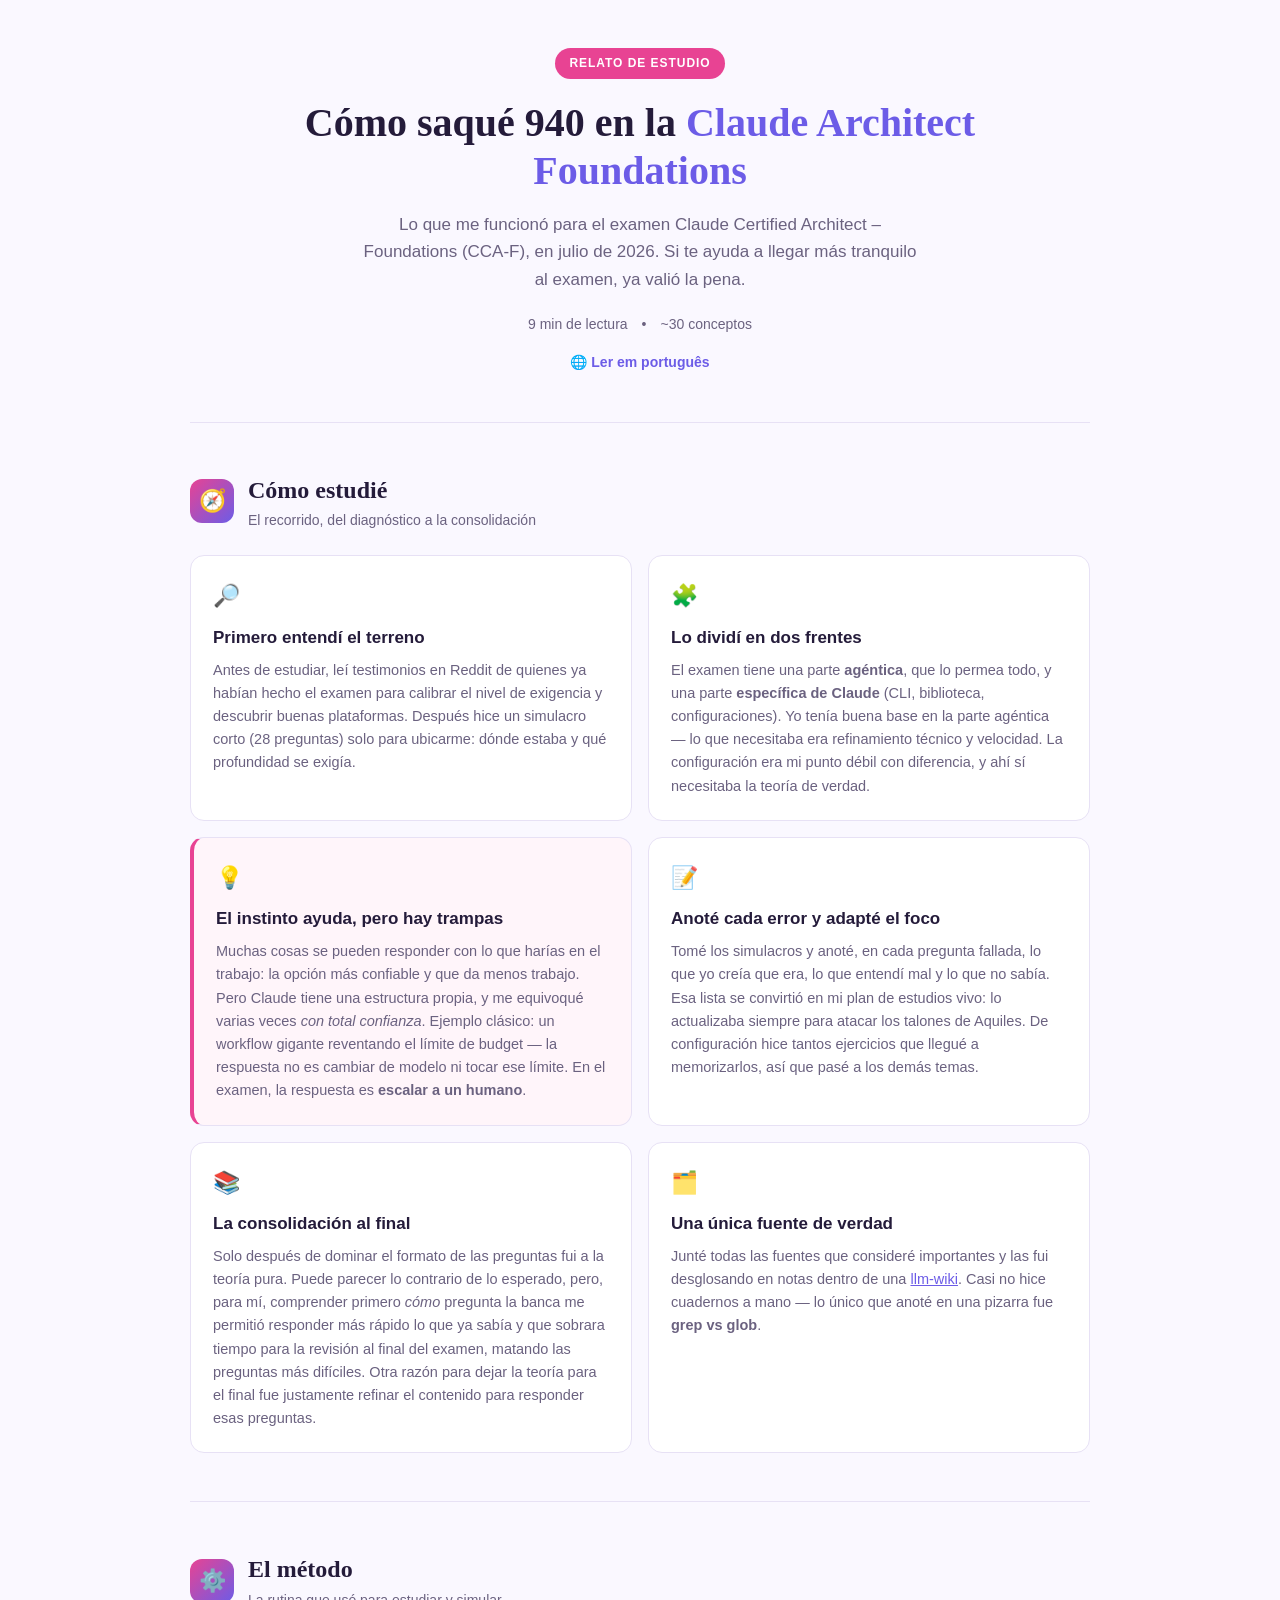
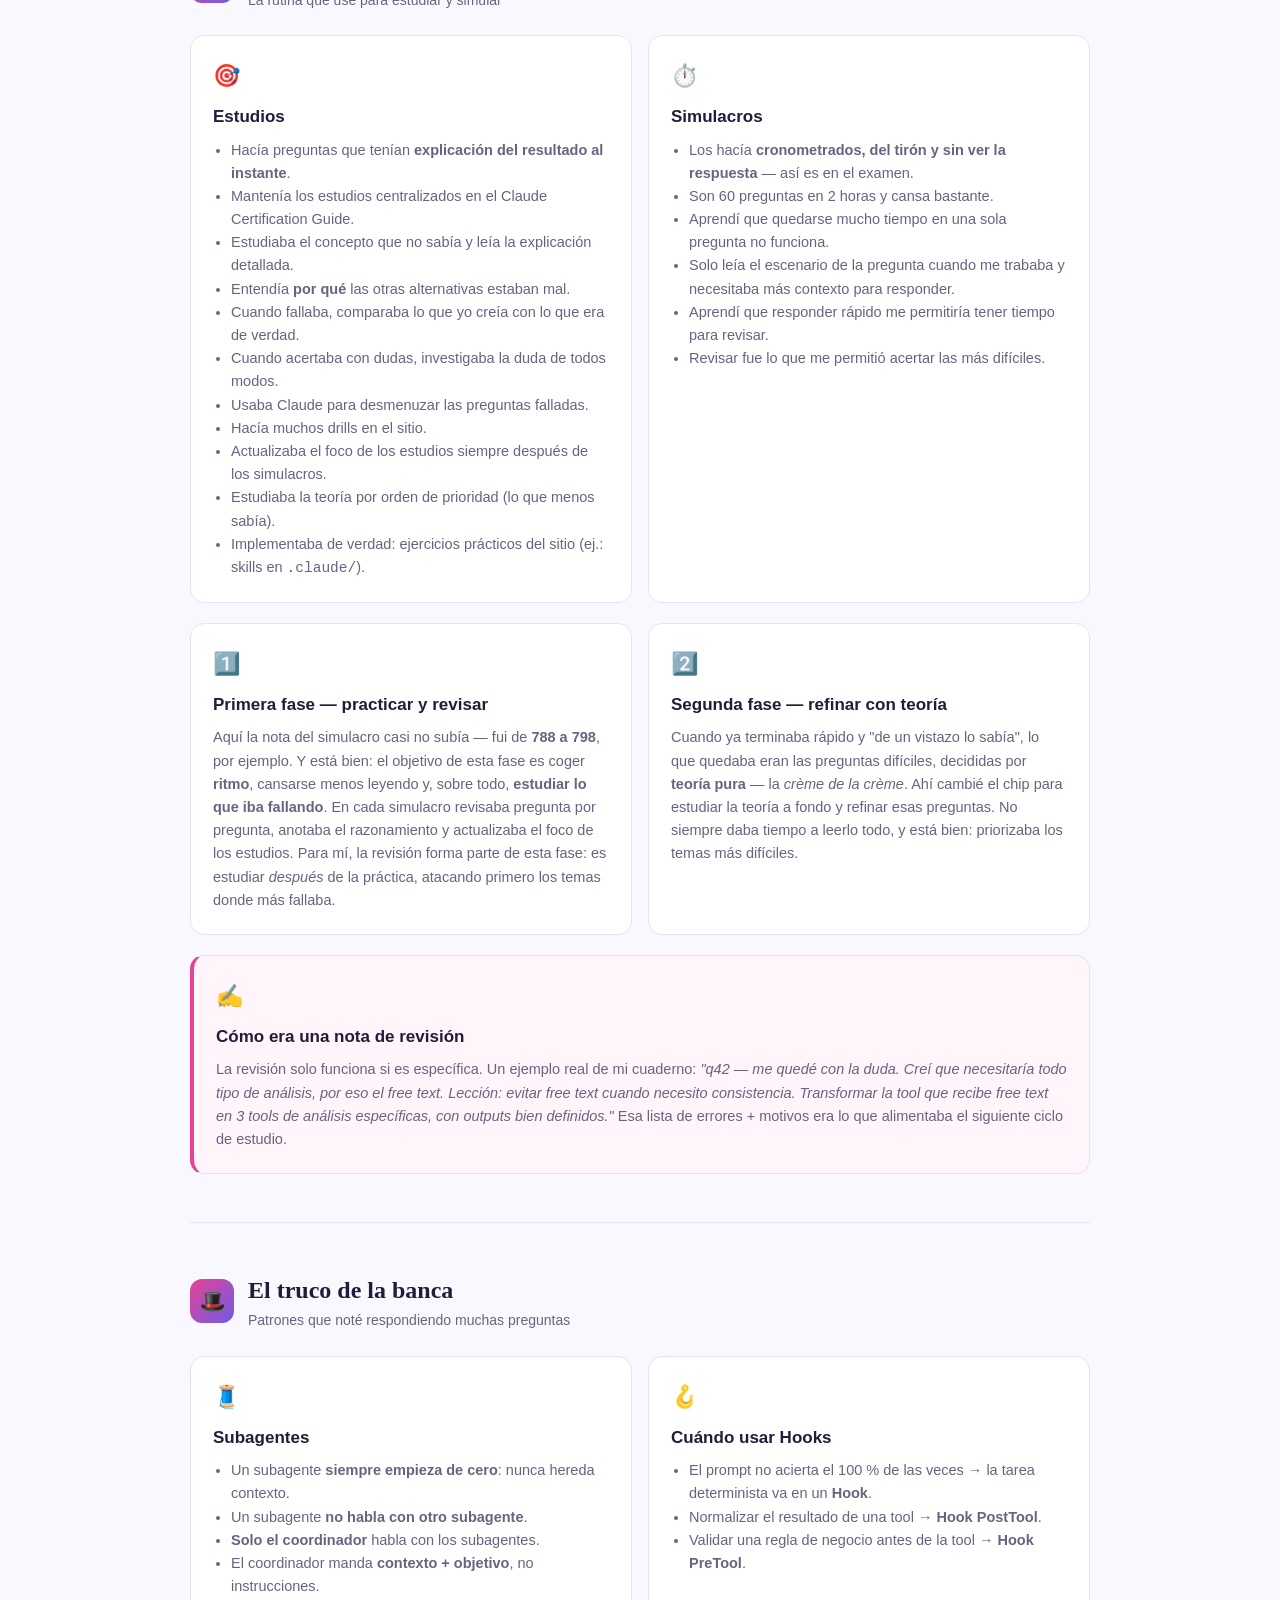
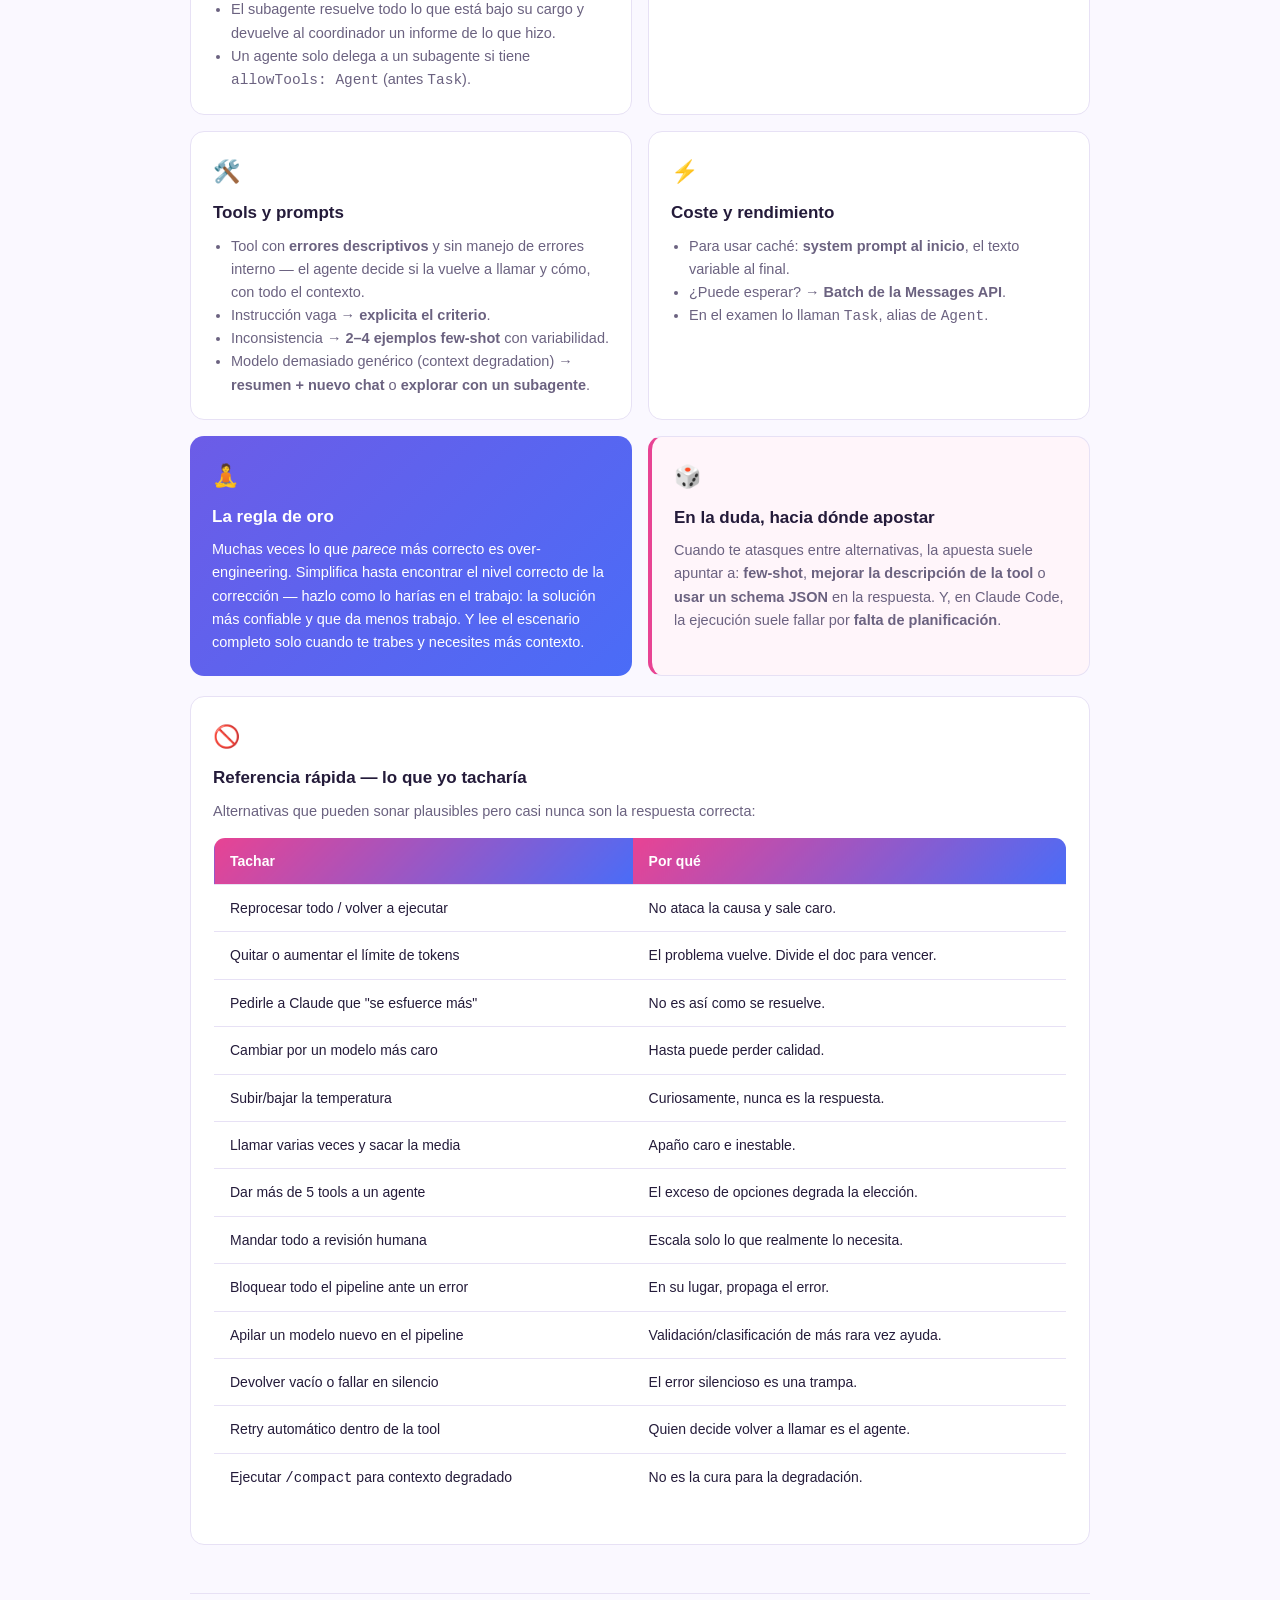
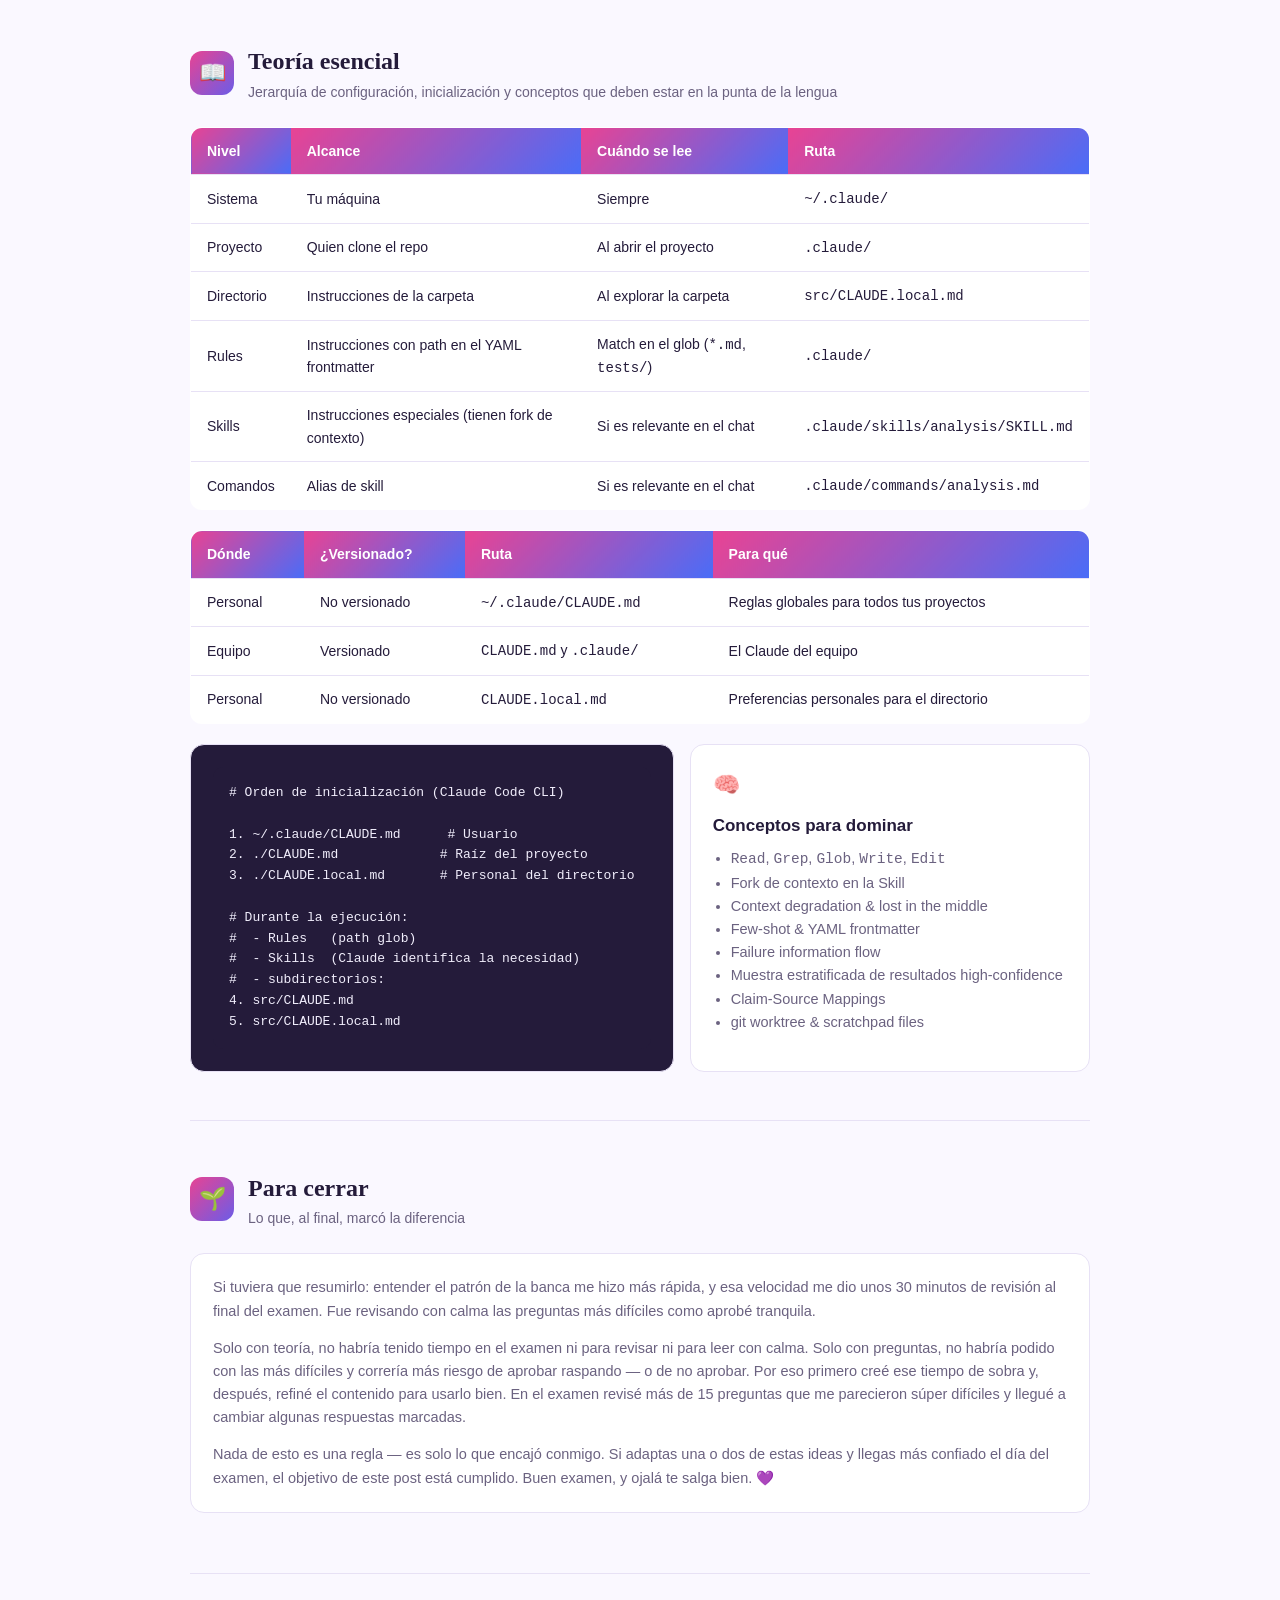
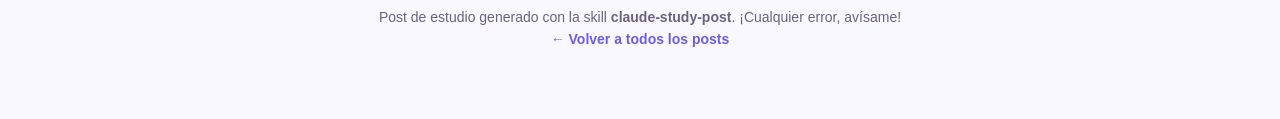
==== docs/posts/2026-07-21-como-passei-architect-foundations-es.html @ 224aa6b9 ":tada: Add Spanish version of Architect Foundations post" ====
<!DOCTYPE html>
<html lang="es">
<head>
  <meta charset="UTF-8">
  <meta name="viewport" content="width=device-width, initial-scale=1.0">
  <title>Cómo saqué 940 en la Claude Architect Foundations — Estudos Claude</title>
  <meta name="description" content="Lo que me funcionó para aprobar la certificación Claude Certified Architect Foundations: método de estudio, trucos de la banca y la teoría que más cae.">
  <link rel="stylesheet" href="../assets/style.css">
</head>
<body>

  <div class="hero">
    <span class="tag">Relato de estudio</span>
    <h1>Cómo saqué 940 en la <span>Claude Architect Foundations</span></h1>
    <p class="subtitle">
      Lo que me funcionó para el examen Claude Certified Architect – Foundations (CCA-F), en
      julio de 2026. Si te ayuda a llegar más tranquilo al examen, ya valió la pena.
    </p>
    <div class="meta-row">
      <span>9 min de lectura</span>
      <span class="dot"></span>
      <span>~30 conceptos</span>
    </div>
    <p class="lang-switch">🌐 <a href="2026-07-21-como-passei-architect-foundations.html">Ler em português</a></p>
  </div>

  <hr class="divider">

  <!-- ================= SECCIÓN 1 — CÓMO ESTUDIÉ ================= -->
  <div class="section-label">
    <div class="icon-box">🧭</div>
    <div>
      <h2>Cómo estudié</h2>
      <div class="subtitle">El recorrido, del diagnóstico a la consolidación</div>
    </div>
  </div>

  <div class="card-grid cols-2">
    <div class="card">
      <span class="icon">🔎</span>
      <h3>Primero entendí el terreno</h3>
      <p>
        Antes de estudiar, leí testimonios en Reddit de quienes ya habían hecho el examen para calibrar el nivel
        de exigencia y descubrir buenas plataformas. Después hice un simulacro corto (28 preguntas) solo para
        ubicarme: dónde estaba y qué profundidad se exigía.
      </p>
    </div>

    <div class="card">
      <span class="icon">🧩</span>
      <h3>Lo dividí en dos frentes</h3>
      <p>
        El examen tiene una parte <strong>agéntica</strong>, que lo permea todo, y una parte
        <strong>específica de Claude</strong> (CLI, biblioteca, configuraciones). Yo tenía buena base
        en la parte agéntica — lo que necesitaba era refinamiento técnico y velocidad. La configuración era mi punto
        débil con diferencia, y ahí sí necesitaba la teoría de verdad.
      </p>
    </div>

    <div class="card callout">
      <span class="icon">💡</span>
      <h3>El instinto ayuda, pero hay trampas</h3>
      <p>
        Muchas cosas se pueden responder con lo que harías en el trabajo: la opción más confiable y
        que da menos trabajo. Pero Claude tiene una estructura propia, y me equivoqué varias veces
        <em>con total confianza</em>. Ejemplo clásico: un workflow gigante reventando el límite de budget — la
        respuesta no es cambiar de modelo ni tocar ese límite. En el examen, la respuesta es
        <strong>escalar a un humano</strong>.
      </p>
    </div>

    <div class="card">
      <span class="icon">📝</span>
      <h3>Anoté cada error y adapté el foco</h3>
      <p>
        Tomé los simulacros y anoté, en cada pregunta fallada, lo que yo creía que era, lo que
        entendí mal y lo que no sabía. Esa lista se convirtió en mi plan de estudios vivo: lo
        actualizaba siempre para atacar los talones de Aquiles. De configuración hice tantos ejercicios que llegué
        a memorizarlos, así que pasé a los demás temas.
      </p>
    </div>

    <div class="card">
      <span class="icon">📚</span>
      <h3>La consolidación al final</h3>
      <p>
        Solo después de dominar el formato de las preguntas fui a la teoría pura. Puede parecer lo
        contrario de lo esperado, pero, para mí, comprender primero <em>cómo</em> pregunta la banca
        me permitió responder más rápido lo que ya sabía y que sobrara tiempo para la revisión al final
        del examen, matando las preguntas más difíciles. Otra razón para dejar la teoría para el final
        fue justamente refinar el contenido para responder esas preguntas.
      </p>
    </div>

    <div class="card">
      <span class="icon">🗂️</span>
      <h3>Una única fuente de verdad</h3>
      <p>
        Junté todas las fuentes que consideré importantes y las fui desglosando en notas dentro de una
        <a href="https://hong-chu.github.io/llm-wiki-starter/">llm-wiki</a>. Casi no hice cuadernos
        a mano — lo único que anoté en una pizarra fue <strong>grep vs glob</strong>.
      </p>
    </div>
  </div>

  <hr class="divider">

  <!-- ================= SECCIÓN 2 — EL MÉTODO ================= -->
  <div class="section-label">
    <div class="icon-box">⚙️</div>
    <div>
      <h2>El método</h2>
      <div class="subtitle">La rutina que usé para estudiar y simular</div>
    </div>
  </div>

  <div class="card-grid cols-2">
    <div class="card">
      <span class="icon">🎯</span>
      <h3>Estudios</h3>
      <ul>
        <li>Hacía preguntas que tenían <strong>explicación del resultado al instante</strong>.</li>
        <li>Mantenía los estudios centralizados en el Claude Certification Guide.</li>
        <li>Estudiaba el concepto que no sabía y leía la explicación detallada.</li>
        <li>Entendía <strong>por qué</strong> las otras alternativas estaban mal.</li>
        <li>Cuando fallaba, comparaba lo que yo creía con lo que era de verdad.</li>
        <li>Cuando acertaba con dudas, investigaba la duda de todos modos.</li>
        <li>Usaba Claude para desmenuzar las preguntas falladas.</li>
        <li>Hacía muchos drills en el sitio.</li>
        <li>Actualizaba el foco de los estudios siempre después de los simulacros.</li>
        <li>Estudiaba la teoría por orden de prioridad (lo que menos sabía).</li>
        <li>Implementaba de verdad: ejercicios prácticos del sitio (ej.: skills en <code>.claude/</code>).</li>
      </ul>
    </div>

    <div class="card">
      <span class="icon">⏱️</span>
      <h3>Simulacros</h3>
      <ul>
        <li>Los hacía <strong>cronometrados, del tirón y sin ver la respuesta</strong> — así es en el examen.</li>
        <li>Son 60 preguntas en 2 horas y cansa bastante.</li>
        <li>Aprendí que quedarse mucho tiempo en una sola pregunta no funciona.</li>
        <li>Solo leía el escenario de la pregunta cuando me trababa y necesitaba más contexto para responder.</li>
        <li>Aprendí que responder rápido me permitiría tener tiempo para revisar.</li>
        <li>Revisar fue lo que me permitió acertar las más difíciles.</li>
      </ul>
    </div>
  </div>

  <div class="card-grid cols-2">
    <div class="card">
      <span class="icon">1️⃣</span>
      <h3>Primera fase — practicar y revisar</h3>
      <p>
        Aquí la nota del simulacro casi no subía — fui de <strong>788 a 798</strong>, por
        ejemplo. Y está bien: el objetivo de esta fase es coger <strong>ritmo</strong>, cansarse menos
        leyendo y, sobre todo, <strong>estudiar lo que iba fallando</strong>. En cada simulacro
        revisaba pregunta por pregunta, anotaba el razonamiento y actualizaba el foco de los estudios. Para mí,
        la revisión forma parte de esta fase: es estudiar <em>después</em> de la práctica, atacando primero los
        temas donde más fallaba.
      </p>
    </div>

    <div class="card">
      <span class="icon">2️⃣</span>
      <h3>Segunda fase — refinar con teoría</h3>
      <p>
        Cuando ya terminaba rápido y "de un vistazo lo sabía", lo que quedaba eran las preguntas
        difíciles, decididas por <strong>teoría pura</strong> — la <em>crème de la crème</em>. Ahí
        cambié el chip para estudiar la teoría a fondo y refinar esas preguntas. No siempre daba tiempo a
        leerlo todo, y está bien: priorizaba los temas más difíciles.
      </p>
    </div>
  </div>

  <div class="card-grid cols-1">
    <div class="card callout">
      <span class="icon">✍️</span>
      <h3>Cómo era una nota de revisión</h3>
      <p>
        La revisión solo funciona si es específica. Un ejemplo real de mi cuaderno:
        <em>"q42 — me quedé con la duda. Creí que necesitaría todo tipo de análisis, por eso el free
        text. Lección: evitar free text cuando necesito consistencia. Transformar la tool que recibe
        free text en 3 tools de análisis específicas, con outputs bien definidos."</em>
        Esa lista de errores + motivos era lo que alimentaba el siguiente ciclo de estudio.
      </p>
    </div>
  </div>

  <hr class="divider">

  <!-- ================= SECCIÓN 3 — TRUCOS DE LA BANCA ================= -->
  <div class="section-label">
    <div class="icon-box">🎩</div>
    <div>
      <h2>El truco de la banca</h2>
      <div class="subtitle">Patrones que noté respondiendo muchas preguntas</div>
    </div>
  </div>

  <div class="card-grid cols-2">
    <div class="card">
      <span class="icon">🧵</span>
      <h3>Subagentes</h3>
      <ul>
        <li>Un subagente <strong>siempre empieza de cero</strong>: nunca hereda contexto.</li>
        <li>Un subagente <strong>no habla con otro subagente</strong>.</li>
        <li><strong>Solo el coordinador</strong> habla con los subagentes.</li>
        <li>El coordinador manda <strong>contexto + objetivo</strong>, no instrucciones.</li>
        <li>El subagente resuelve todo lo que está bajo su cargo y devuelve al coordinador un informe de lo que hizo.</li>
        <li>Un agente solo delega a un subagente si tiene <code>allowTools: Agent</code> (antes <code>Task</code>).</li>
      </ul>
    </div>

    <div class="card">
      <span class="icon">🪝</span>
      <h3>Cuándo usar Hooks</h3>
      <ul>
        <li>El prompt no acierta el 100 % de las veces → la tarea determinista va en un <strong>Hook</strong>.</li>
        <li>Normalizar el resultado de una tool → <strong>Hook PostTool</strong>.</li>
        <li>Validar una regla de negocio antes de la tool → <strong>Hook PreTool</strong>.</li>
      </ul>
    </div>

    <div class="card">
      <span class="icon">🛠️</span>
      <h3>Tools y prompts</h3>
      <ul>
        <li>Tool con <strong>errores descriptivos</strong> y sin manejo de errores interno — el agente
          decide si la vuelve a llamar y cómo, con todo el contexto.</li>
        <li>Instrucción vaga → <strong>explicita el criterio</strong>.</li>
        <li>Inconsistencia → <strong>2–4 ejemplos few-shot</strong> con variabilidad.</li>
        <li>Modelo demasiado genérico (context degradation) → <strong>resumen + nuevo chat</strong> o <strong>explorar con un subagente</strong>.</li>
      </ul>
    </div>

    <div class="card">
      <span class="icon">⚡</span>
      <h3>Coste y rendimiento</h3>
      <ul>
        <li>Para usar caché: <strong>system prompt al inicio</strong>, el texto variable al final.</li>
        <li>¿Puede esperar? → <strong>Batch de la Messages API</strong>.</li>
        <li>En el examen lo llaman <code>Task</code>, alias de <code>Agent</code>.</li>
      </ul>
    </div>

    <div class="card dark-card">
      <span class="icon">🧘</span>
      <h3>La regla de oro</h3>
      <p>
        Muchas veces lo que <em>parece</em> más correcto es over-engineering. Simplifica hasta encontrar el nivel
        correcto de la corrección — hazlo como lo harías en el trabajo: la solución más confiable y que da
        menos trabajo. Y lee el escenario completo solo cuando te trabes y necesites más contexto.
      </p>
    </div>

    <div class="card callout">
      <span class="icon">🎲</span>
      <h3>En la duda, hacia dónde apostar</h3>
      <p>
        Cuando te atasques entre alternativas, la apuesta suele apuntar a: <strong>few-shot</strong>,
        <strong>mejorar la descripción de la tool</strong> o <strong>usar un schema JSON</strong> en
        la respuesta. Y, en Claude Code, la ejecución suele fallar por <strong>falta de
        planificación</strong>.
      </p>
    </div>
  </div>

  <!-- Referencia rápida: lo que casi nunca es la respuesta -->
  <div class="card-grid cols-1">
    <div class="card">
      <span class="icon">🚫</span>
      <h3>Referencia rápida — lo que yo tacharía</h3>
      <p>Alternativas que pueden sonar plausibles pero casi nunca son la respuesta correcta:</p>
      <table class="compare-table" style="margin-top:14px;">
        <thead>
          <tr>
            <th>Tachar</th>
            <th>Por qué</th>
          </tr>
        </thead>
        <tbody>
          <tr><td>Reprocesar todo / volver a ejecutar</td><td>No ataca la causa y sale caro.</td></tr>
          <tr><td>Quitar o aumentar el límite de tokens</td><td>El problema vuelve. Divide el doc para vencer.</td></tr>
          <tr><td>Pedirle a Claude que "se esfuerce más"</td><td>No es así como se resuelve.</td></tr>
          <tr><td>Cambiar por un modelo más caro</td><td>Hasta puede perder calidad.</td></tr>
          <tr><td>Subir/bajar la temperatura</td><td>Curiosamente, nunca es la respuesta.</td></tr>
          <tr><td>Llamar varias veces y sacar la media</td><td>Apaño caro e inestable.</td></tr>
          <tr><td>Dar más de 5 tools a un agente</td><td>El exceso de opciones degrada la elección.</td></tr>
          <tr><td>Mandar todo a revisión humana</td><td>Escala solo lo que realmente lo necesita.</td></tr>
          <tr><td>Bloquear todo el pipeline ante un error</td><td>En su lugar, propaga el error.</td></tr>
          <tr><td>Apilar un modelo nuevo en el pipeline</td><td>Validación/clasificación de más rara vez ayuda.</td></tr>
          <tr><td>Devolver vacío o fallar en silencio</td><td>El error silencioso es una trampa.</td></tr>
          <tr><td>Retry automático dentro de la tool</td><td>Quien decide volver a llamar es el agente.</td></tr>
          <tr><td>Ejecutar <code>/compact</code> para contexto degradado</td><td>No es la cura para la degradación.</td></tr>
        </tbody>
      </table>
    </div>
  </div>

  <hr class="divider">

  <!-- ================= SECCIÓN 4 — TEORÍA ESENCIAL ================= -->
  <div class="section-label">
    <div class="icon-box">📖</div>
    <div>
      <h2>Teoría esencial</h2>
      <div class="subtitle">Jerarquía de configuración, inicialización y conceptos que deben estar en la punta de la lengua</div>
    </div>
  </div>

  <table class="compare-table">
    <thead>
      <tr>
        <th>Nivel</th>
        <th>Alcance</th>
        <th>Cuándo se lee</th>
        <th>Ruta</th>
      </tr>
    </thead>
    <tbody>
      <tr><td>Sistema</td><td>Tu máquina</td><td>Siempre</td><td><code>~/.claude/</code></td></tr>
      <tr><td>Proyecto</td><td>Quien clone el repo</td><td>Al abrir el proyecto</td><td><code>.claude/</code></td></tr>
      <tr><td>Directorio</td><td>Instrucciones de la carpeta</td><td>Al explorar la carpeta</td><td><code>src/CLAUDE.local.md</code></td></tr>
      <tr><td>Rules</td><td>Instrucciones con path en el YAML frontmatter</td><td>Match en el glob (<code>*.md</code>, <code>tests/</code>)</td><td><code>.claude/</code></td></tr>
      <tr><td>Skills</td><td>Instrucciones especiales (tienen fork de contexto)</td><td>Si es relevante en el chat</td><td><code>.claude/skills/analysis/SKILL.md</code></td></tr>
      <tr><td>Comandos</td><td>Alias de skill</td><td>Si es relevante en el chat</td><td><code>.claude/commands/analysis.md</code></td></tr>
    </tbody>
  </table>

  <table class="compare-table">
    <thead>
      <tr>
        <th>Dónde</th>
        <th>¿Versionado?</th>
        <th>Ruta</th>
        <th>Para qué</th>
      </tr>
    </thead>
    <tbody>
      <tr><td>Personal</td><td>No versionado</td><td><code>~/.claude/CLAUDE.md</code></td><td>Reglas globales para todos tus proyectos</td></tr>
      <tr><td>Equipo</td><td>Versionado</td><td><code>CLAUDE.md</code> y <code>.claude/</code></td><td>El Claude del equipo</td></tr>
      <tr><td>Personal</td><td>No versionado</td><td><code>CLAUDE.local.md</code></td><td>Preferencias personales para el directorio</td></tr>
    </tbody>
  </table>

  <div class="card-grid cols-2">
    <div class="card code-card">
      <div class="code-block"># Orden de inicialización (Claude Code CLI)

1. ~/.claude/CLAUDE.md      # Usuario
2. ./CLAUDE.md             # Raíz del proyecto
3. ./CLAUDE.local.md       # Personal del directorio

# Durante la ejecución:
#  - Rules   (path glob)
#  - Skills  (Claude identifica la necesidad)
#  - subdirectorios:
4. src/CLAUDE.md
5. src/CLAUDE.local.md</div>
    </div>

    <div class="card">
      <span class="icon">🧠</span>
      <h3>Conceptos para dominar</h3>
      <ul>
        <li><code>Read</code>, <code>Grep</code>, <code>Glob</code>, <code>Write</code>, <code>Edit</code></li>
        <li>Fork de contexto en la Skill</li>
        <li>Context degradation &amp; lost in the middle</li>
        <li>Few-shot &amp; YAML frontmatter</li>
        <li>Failure information flow</li>
        <li>Muestra estratificada de resultados high-confidence</li>
        <li>Claim-Source Mappings</li>
        <li>git worktree &amp; scratchpad files</li>
      </ul>
    </div>
  </div>

  <hr class="divider">

  <!-- ================= CIERRE ================= -->
  <div class="section-label">
    <div class="icon-box">🌱</div>
    <div>
      <h2>Para cerrar</h2>
      <div class="subtitle">Lo que, al final, marcó la diferencia</div>
    </div>
  </div>

  <div class="card-grid cols-1">
    <div class="card">
      <p>
        Si tuviera que resumirlo: entender el patrón de la banca me hizo más rápida, y esa
        velocidad me dio unos 30 minutos de revisión al final del examen. Fue revisando con calma las
        preguntas más difíciles como aprobé tranquila.
      </p>
      <p style="margin-top:14px;">
        Solo con teoría, no habría tenido tiempo en el examen ni para revisar ni para leer con calma. Solo con preguntas, no
        habría podido con las más difíciles y correría más riesgo de aprobar raspando — o de no aprobar. Por
        eso primero creé ese tiempo de sobra y, después, refiné el contenido para usarlo bien. En el
        examen revisé más de 15 preguntas que me parecieron súper difíciles y llegué a cambiar algunas respuestas marcadas.
      </p>
      <p style="margin-top:14px;">
        Nada de esto es una regla — es solo lo que encajó conmigo. Si adaptas una o dos de estas ideas y
        llegas más confiado el día del examen, el objetivo de este post está cumplido. Buen examen, y
        ojalá te salga bien. 💜
      </p>
    </div>
  </div>

  <div class="footer">
    <p>Post de estudio generado con la skill <strong>claude-study-post</strong>. ¡Cualquier error, avísame!</p>
    <p><a href="../index.html">← Volver a todos los posts</a></p>
  </div>

</body>
</html>
---- docs/assets/style.css ----
/* ==========================================================================
   BRAND THEME — Pink / Purple / Blue
   DO NOT change these variables without checking every post that uses them.
   ========================================================================== */
:root {
  --pink: #e84393;
  --pink-dark: #a8296b;
  --purple: #6c5ce7;
  --purple-dark: #4834a8;
  --blue: #4a6cf7;
  --blue-dark: #2c46b0;
  --cream: #faf8ff;
  --card: #ffffff;
  --ink: #241b3a;
  --ink-soft: #6b6280;
  --border: #e7e1f5;
}

* {
  margin: 0;
  padding: 0;
  box-sizing: border-box;
}

body {
  background: var(--cream);
  font-family: -apple-system, BlinkMacSystemFont, "Segoe UI", Inter, sans-serif;
  color: var(--ink);
  padding: 48px 20px 80px;
  line-height: 1.6;
}

a {
  color: var(--purple);
}

/* ---- Hero ---- */
.hero {
  max-width: 720px;
  margin: 0 auto 40px;
  text-align: center;
}

.hero .tag {
  display: inline-block;
  background: var(--pink);
  color: #fff;
  font-size: 12px;
  font-weight: 700;
  letter-spacing: 0.08em;
  text-transform: uppercase;
  padding: 6px 14px;
  border-radius: 999px;
  margin-bottom: 20px;
}

.hero h1 {
  font-family: Georgia, "Times New Roman", serif;
  font-size: 40px;
  line-height: 1.2;
  margin-bottom: 16px;
}

.hero h1 span {
  color: var(--purple);
}

.hero p.subtitle {
  color: var(--ink-soft);
  font-size: 17px;
  max-width: 560px;
  margin: 0 auto 20px;
}

.hero .meta-row {
  display: flex;
  justify-content: center;
  gap: 10px;
  color: var(--ink-soft);
  font-size: 14px;
}

.hero .meta-row .dot::before {
  content: "•";
  margin: 0 4px;
}

/* ---- Divider ---- */
.divider {
  max-width: 900px;
  margin: 48px auto;
  border: none;
  border-top: 1px solid var(--border);
}

/* ---- Section label ---- */
.section-label {
  max-width: 900px;
  margin: 0 auto 24px;
  display: flex;
  align-items: center;
  gap: 14px;
}

.section-label .icon-box {
  width: 44px;
  height: 44px;
  border-radius: 12px;
  background: linear-gradient(135deg, var(--pink), var(--purple));
  display: flex;
  align-items: center;
  justify-content: center;
  font-size: 22px;
  flex-shrink: 0;
}

.section-label h2 {
  font-family: Georgia, "Times New Roman", serif;
  font-size: 24px;
}

.section-label .subtitle {
  color: var(--ink-soft);
  font-size: 14px;
}

/* ---- Card grid ---- */
.card-grid {
  max-width: 900px;
  margin: 0 auto 20px;
  display: grid;
  gap: 16px;
}

.card-grid.cols-1 { grid-template-columns: 1fr; }
.card-grid.cols-2 { grid-template-columns: repeat(2, 1fr); }
.card-grid.cols-3 { grid-template-columns: repeat(3, 1fr); }

@media (max-width: 720px) {
  .card-grid.cols-2,
  .card-grid.cols-3 { grid-template-columns: 1fr; }
}

.card {
  background: var(--card);
  border: 1px solid var(--border);
  border-radius: 14px;
  padding: 22px;
}

.card .icon {
  font-size: 22px;
  margin-bottom: 10px;
  display: block;
}

.card h3 {
  font-size: 17px;
  margin-bottom: 8px;
}

.card p, .card ul {
  color: var(--ink-soft);
  font-size: 14.5px;
}

.card ul {
  padding-left: 18px;
}

.card ol.steps {
  padding-left: 18px;
  color: var(--ink-soft);
  font-size: 14.5px;
}

.card ol.steps li {
  margin-bottom: 6px;
}

.card.dark-card {
  background: linear-gradient(135deg, var(--purple), var(--blue));
  color: #fff;
  border: none;
}

.card.dark-card p, .card.dark-card ul, .card.dark-card h3 {
  color: #fff;
}

.card.dark-card a {
  color: #fff;
  text-decoration: underline;
  text-underline-offset: 2px;
}

.card.callout {
  border-left: 4px solid var(--pink);
  background: #fff5fa;
}

.card.code-card {
  background: var(--ink);
}

/* ---- Code blocks ---- */
.code-block {
  background: var(--ink);
  color: #f1eefc;
  border-radius: 10px;
  padding: 16px;
  font-family: "SFMono-Regular", Consolas, "Liberation Mono", Menlo, monospace;
  font-size: 13px;
  overflow-x: auto;
  white-space: pre;
}

/* ---- Compare table ---- */
.compare-table {
  max-width: 900px;
  margin: 0 auto 20px;
  width: 100%;
  border-collapse: collapse;
  background: var(--card);
  border: 1px solid var(--border);
  border-radius: 12px;
  overflow: hidden;
}

.compare-table th, .compare-table td {
  padding: 12px 16px;
  text-align: left;
  border-bottom: 1px solid var(--border);
  font-size: 14px;
}

.compare-table th {
  background: linear-gradient(135deg, var(--pink), var(--blue));
  color: #fff;
  font-weight: 600;
}

.compare-table tr:last-child td {
  border-bottom: none;
}

/* ---- Badges ---- */
.badges {
  display: flex;
  flex-wrap: wrap;
  gap: 8px;
  max-width: 900px;
  margin: 0 auto 20px;
}

.badge {
  background: var(--border);
  color: var(--purple-dark);
  font-size: 12.5px;
  font-weight: 600;
  padding: 5px 12px;
  border-radius: 999px;
}

/* ---- Footer ---- */
.footer {
  max-width: 900px;
  margin: 60px auto 0;
  text-align: center;
  color: var(--ink-soft);
  font-size: 14px;
  border-top: 1px solid var(--border);
  padding-top: 32px;
}

.footer a {
  font-weight: 600;
  text-decoration: none;
}

/* ---- Post cards (index page) ---- */
.posts-wrap {
  max-width: 900px;
  margin: 0 auto;
  display: grid;
  gap: 18px;
}

.post-card {
  display: block;
  text-decoration: none;
  color: var(--ink);
  background: var(--card);
  border: 1px solid var(--border);
  border-radius: 14px;
  overflow: hidden;
  transition: transform 0.15s ease, box-shadow 0.15s ease;
}

.post-card:hover {
  transform: translateY(-2px);
  box-shadow: 0 8px 24px rgba(108, 92, 231, 0.15);
}

.post-card .accent-bar {
  height: 6px;
  background: linear-gradient(90deg, var(--pink), var(--purple), var(--blue));
}

.post-card .post-card-body {
  padding: 20px 22px;
}

.post-card .tag {
  display: inline-block;
  background: var(--pink);
  color: #fff;
  font-size: 11px;
  font-weight: 700;
  letter-spacing: 0.06em;
  text-transform: uppercase;
  padding: 4px 10px;
  border-radius: 999px;
  margin-bottom: 10px;
}

.post-card h2 {
  font-family: Georgia, "Times New Roman", serif;
  font-size: 20px;
  margin-bottom: 8px;
}

.post-card p.excerpt {
  color: var(--ink-soft);
  font-size: 14px;
  margin-bottom: 10px;
}

.post-card .meta-row {
  color: var(--ink-soft);
  font-size: 13px;
  display: flex;
  gap: 8px;
}

.post-card .meta-row .dot::before {
  content: "•";
  margin: 0 2px;
}

.empty-state {
  max-width: 900px;
  margin: 0 auto;
  text-align: center;
  color: var(--ink-soft);
  padding: 40px 20px;
  border: 1px dashed var(--border);
  border-radius: 14px;
}

/* ---- Language switch ---- */
.lang-switch {
  max-width: 720px;
  margin: 16px auto 0;
  text-align: center;
  font-size: 14px;
}

.lang-switch a {
  font-weight: 600;
  text-decoration: none;
}
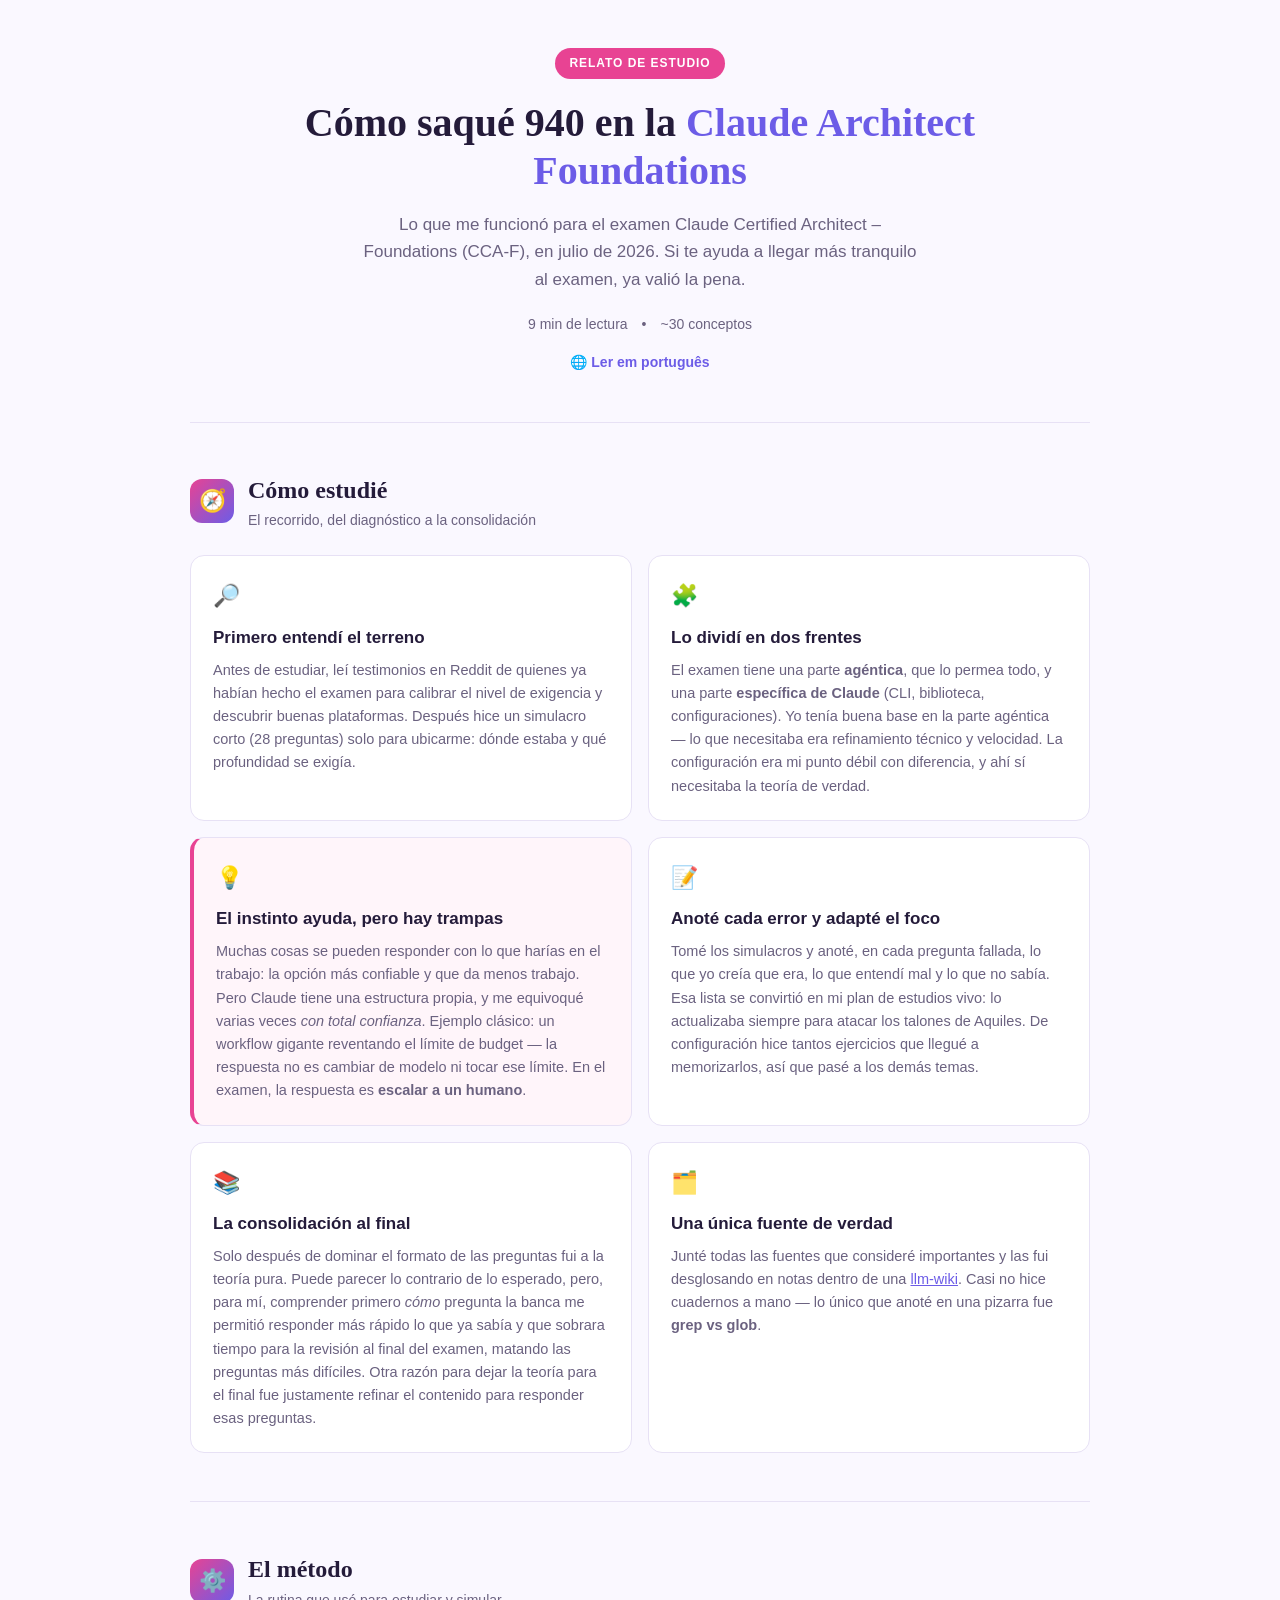
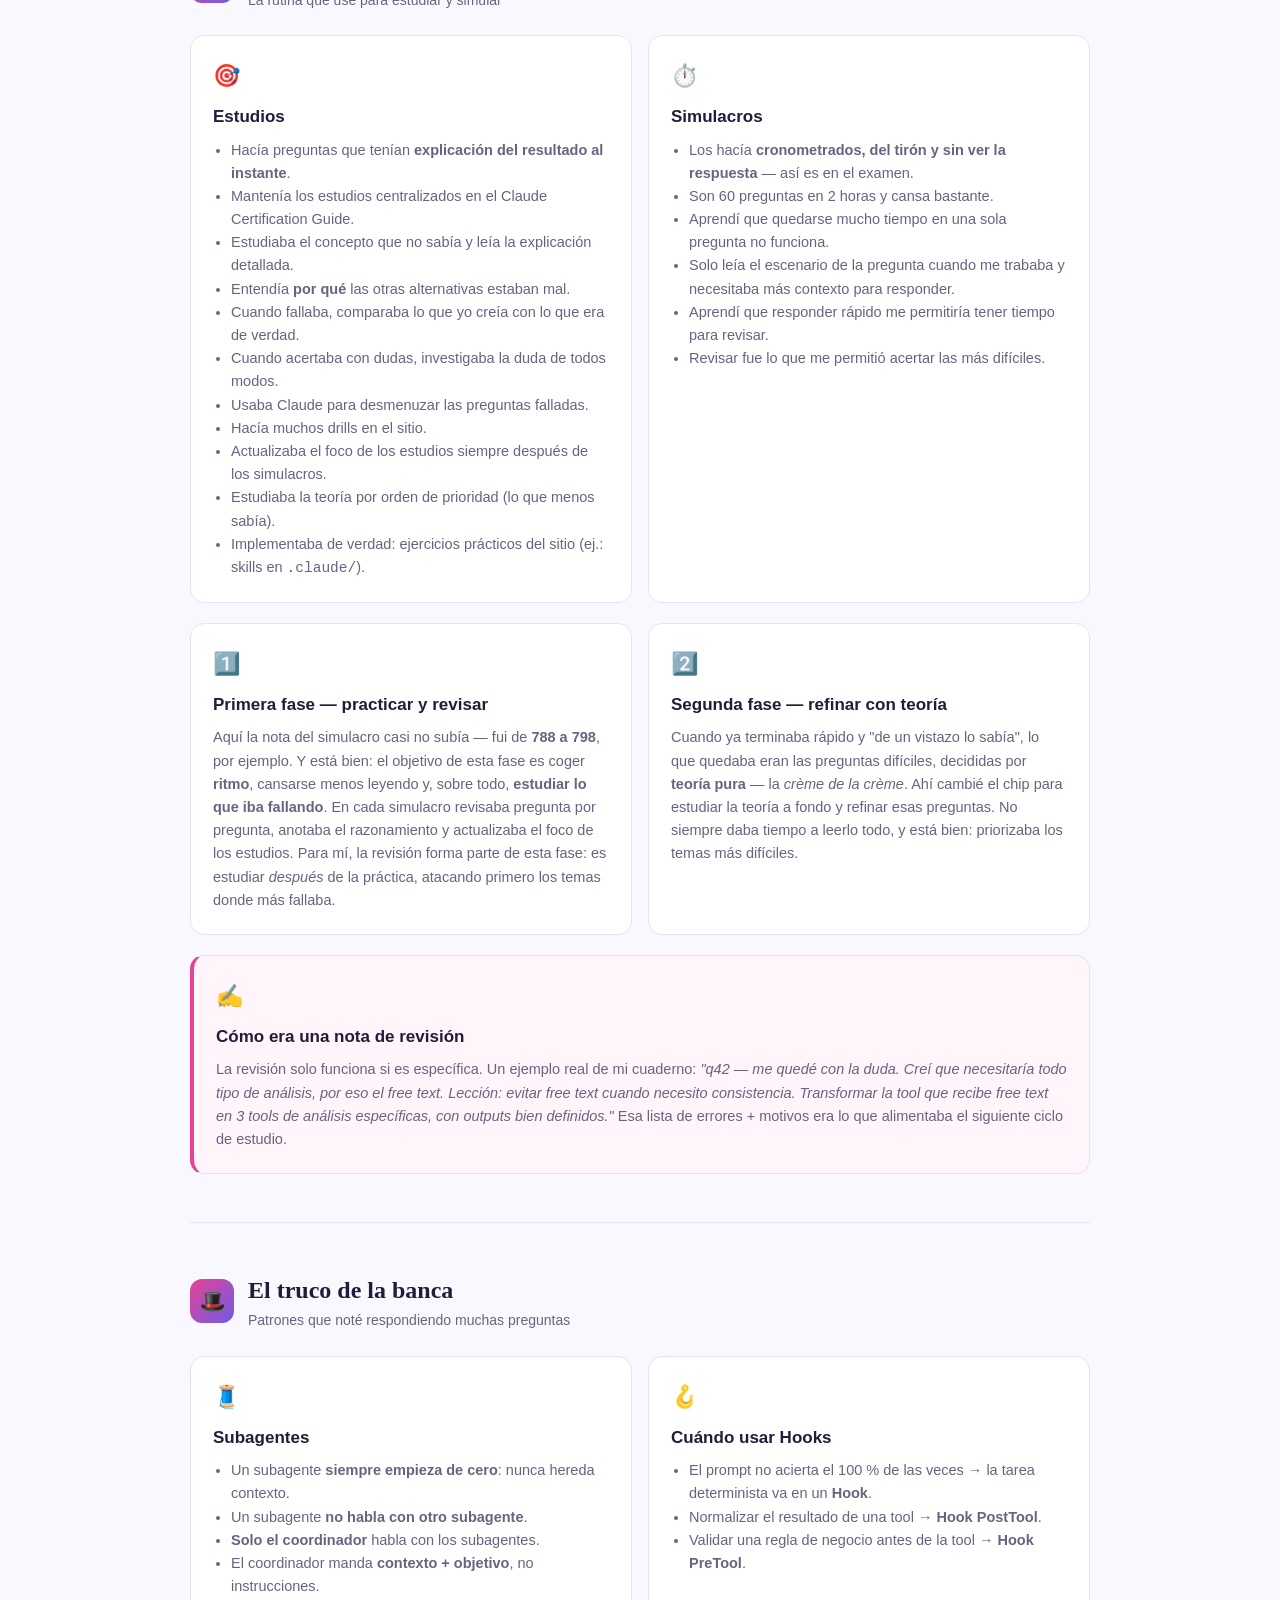
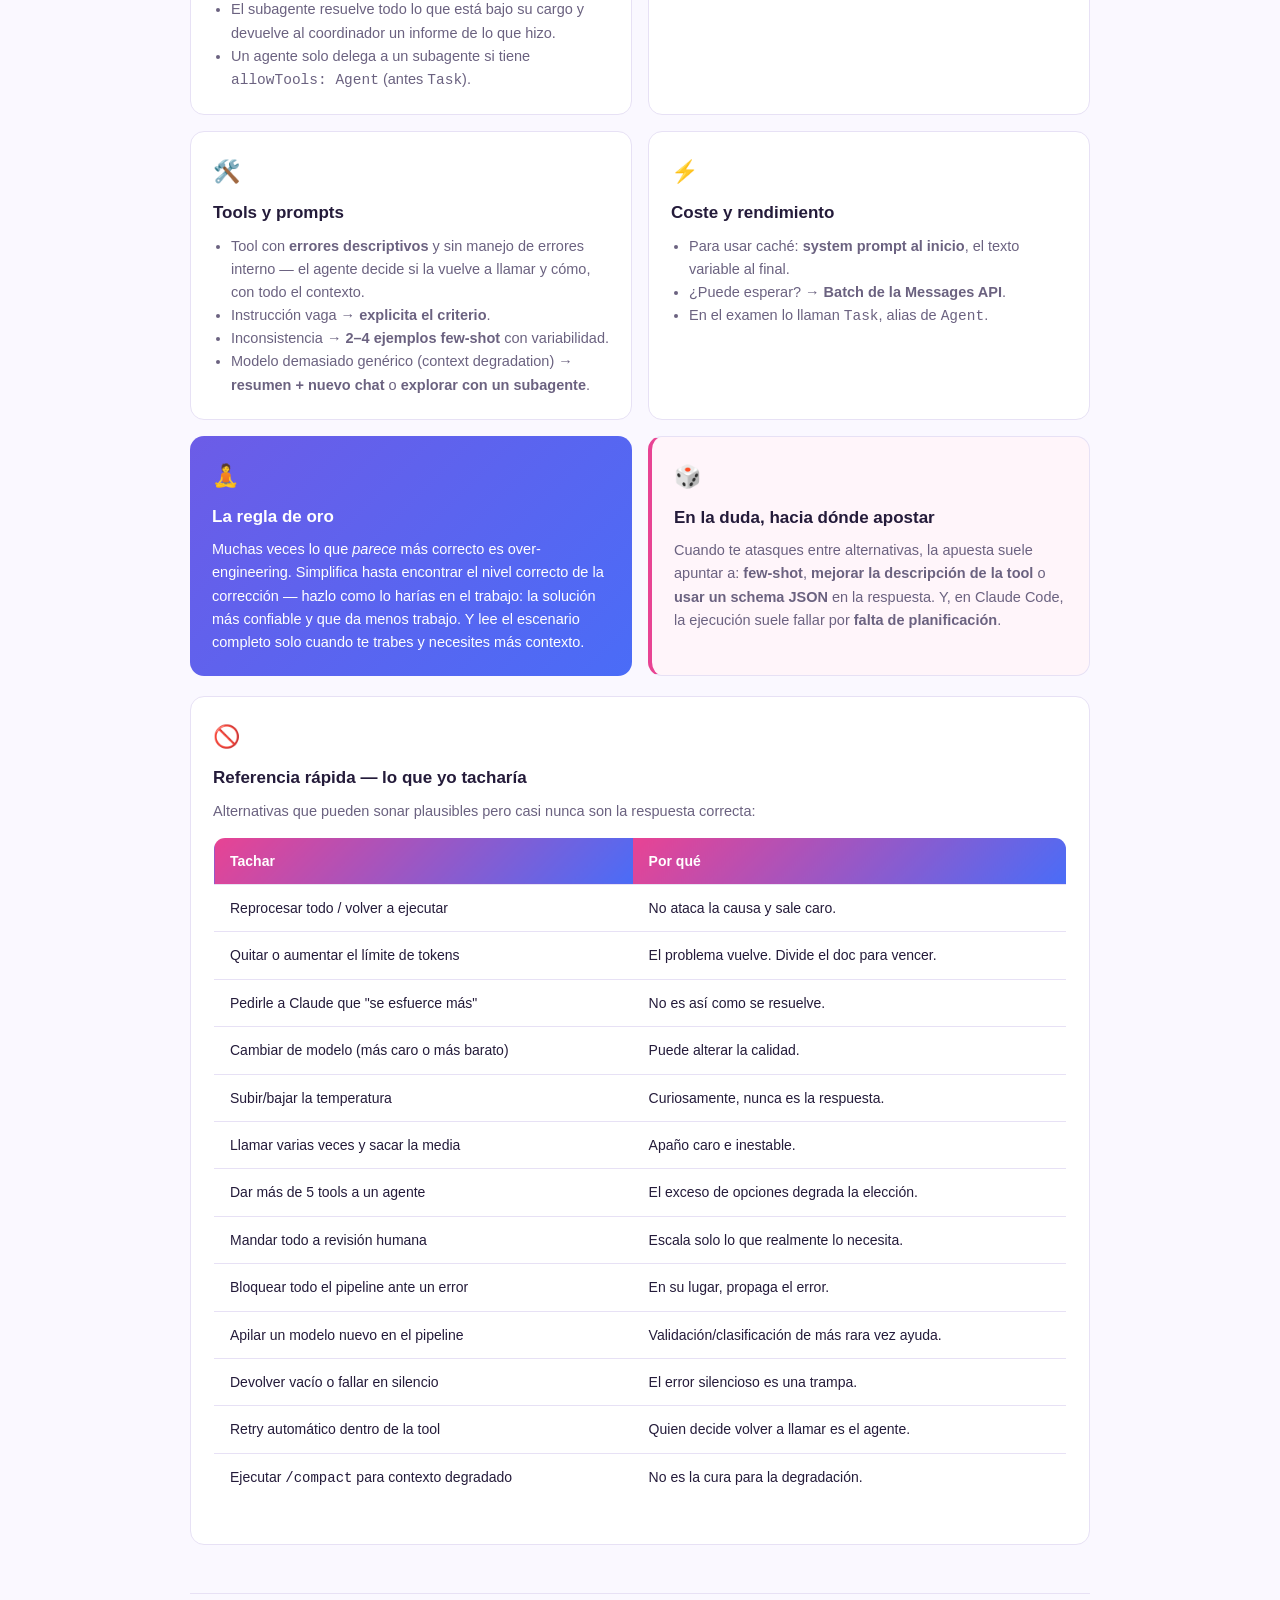
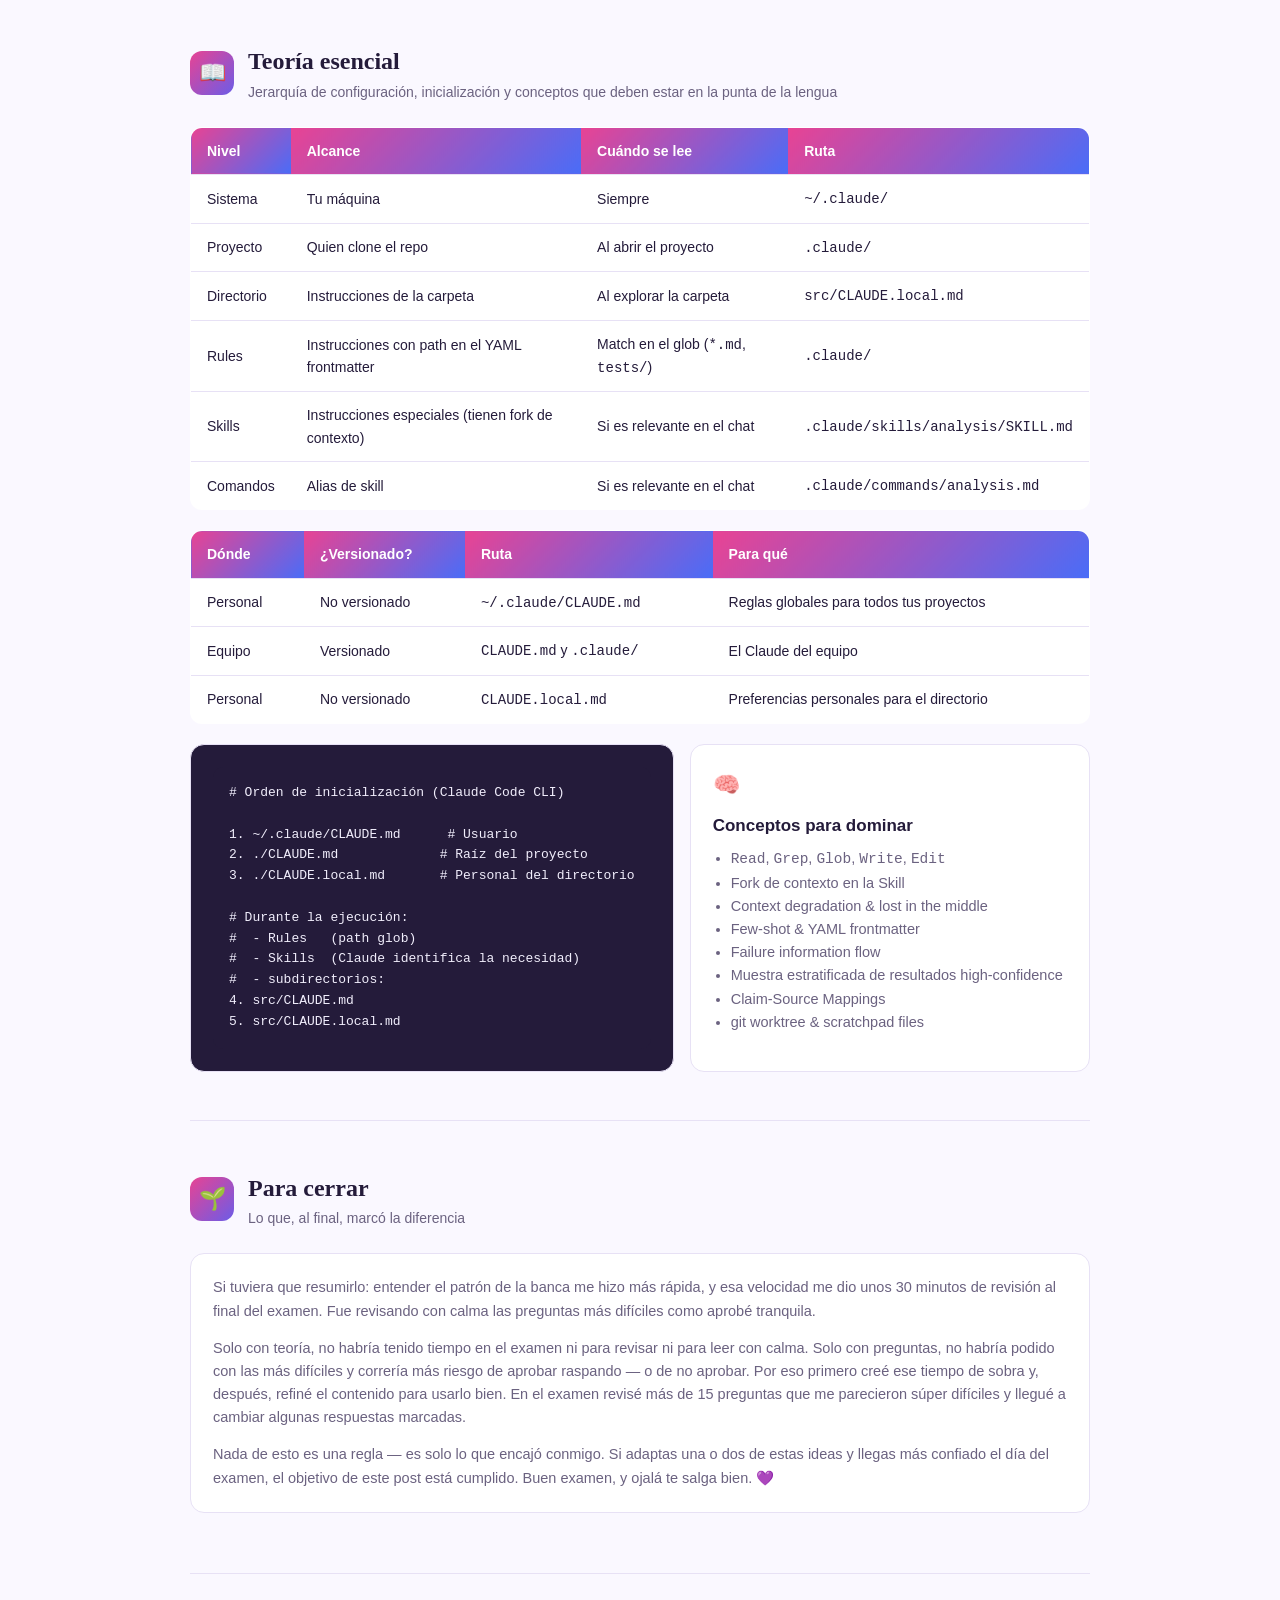
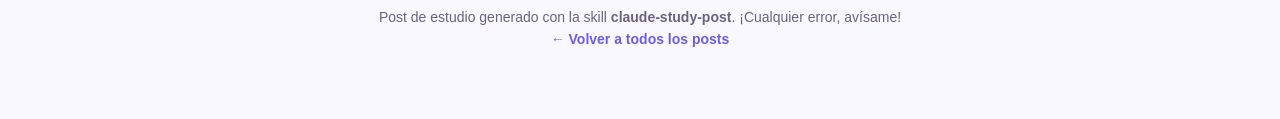
==== commit ab8ccb09: "typo" ====
--- a/docs/posts/2026-07-21-como-passei-architect-foundations-es.html
+++ b/docs/posts/2026-07-21-como-passei-architect-foundations-es.html
@@ -283,7 +283,7 @@
           <tr><td>Reprocesar todo / volver a ejecutar</td><td>No ataca la causa y sale caro.</td></tr>
           <tr><td>Quitar o aumentar el límite de tokens</td><td>El problema vuelve. Divide el doc para vencer.</td></tr>
           <tr><td>Pedirle a Claude que "se esfuerce más"</td><td>No es así como se resuelve.</td></tr>
-          <tr><td>Cambiar por un modelo más caro</td><td>Hasta puede perder calidad.</td></tr>
+          <tr><td>Cambiar de modelo (más caro o más barato)</td><td>Puede alterar la calidad.</td></tr>
           <tr><td>Subir/bajar la temperatura</td><td>Curiosamente, nunca es la respuesta.</td></tr>
           <tr><td>Llamar varias veces y sacar la media</td><td>Apaño caro e inestable.</td></tr>
           <tr><td>Dar más de 5 tools a un agente</td><td>El exceso de opciones degrada la elección.</td></tr>
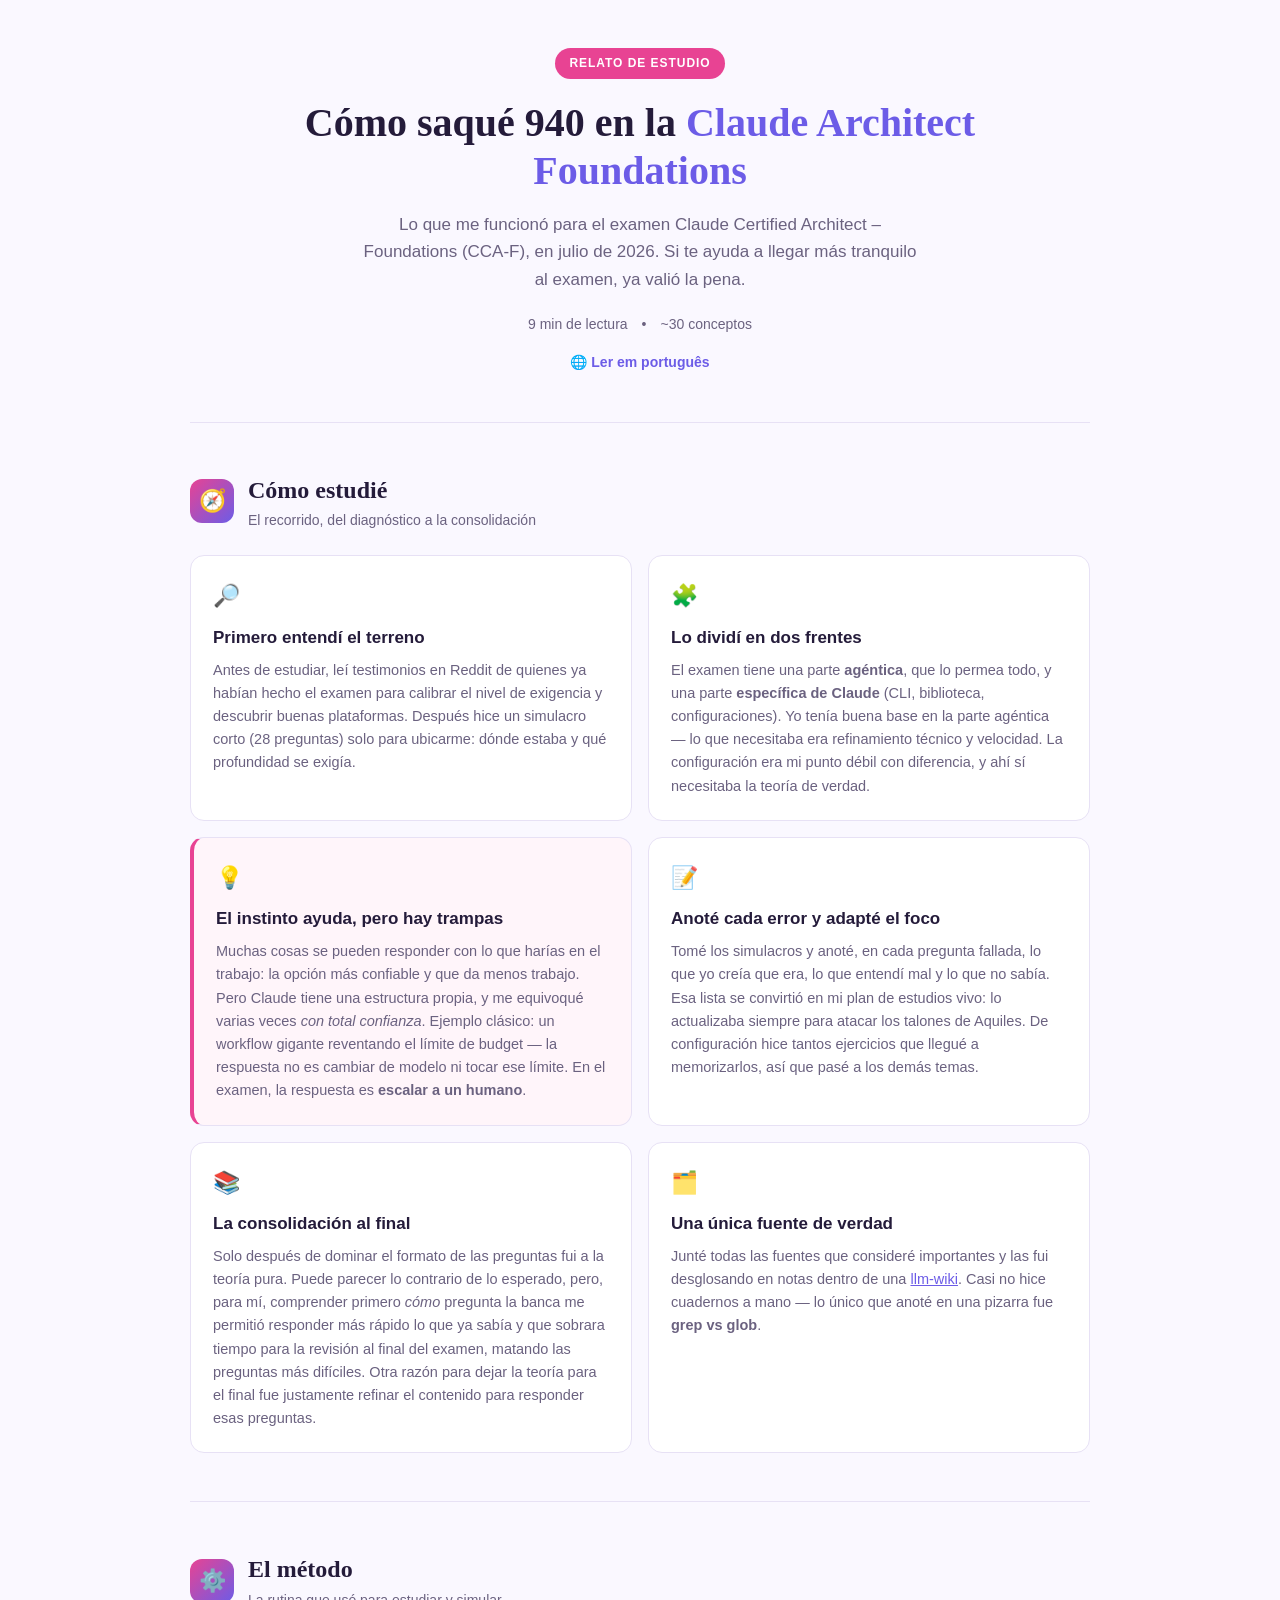
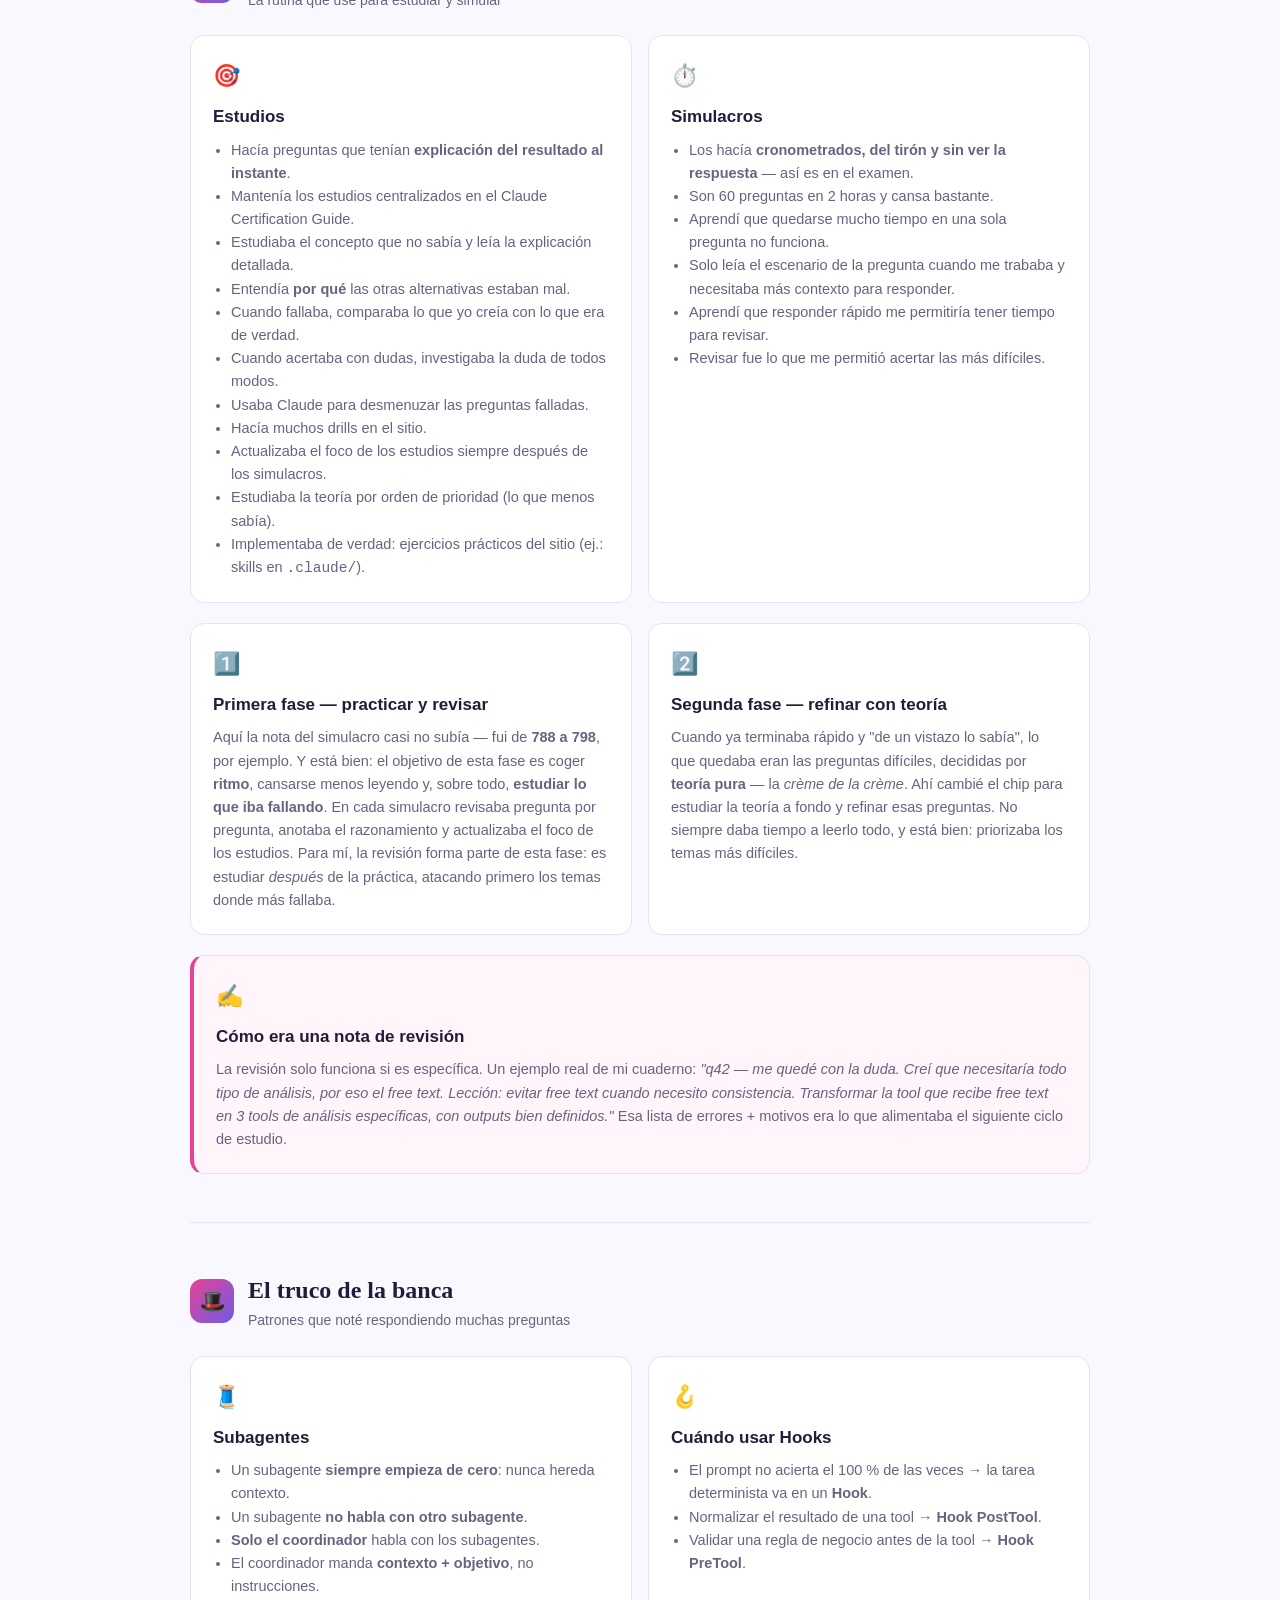
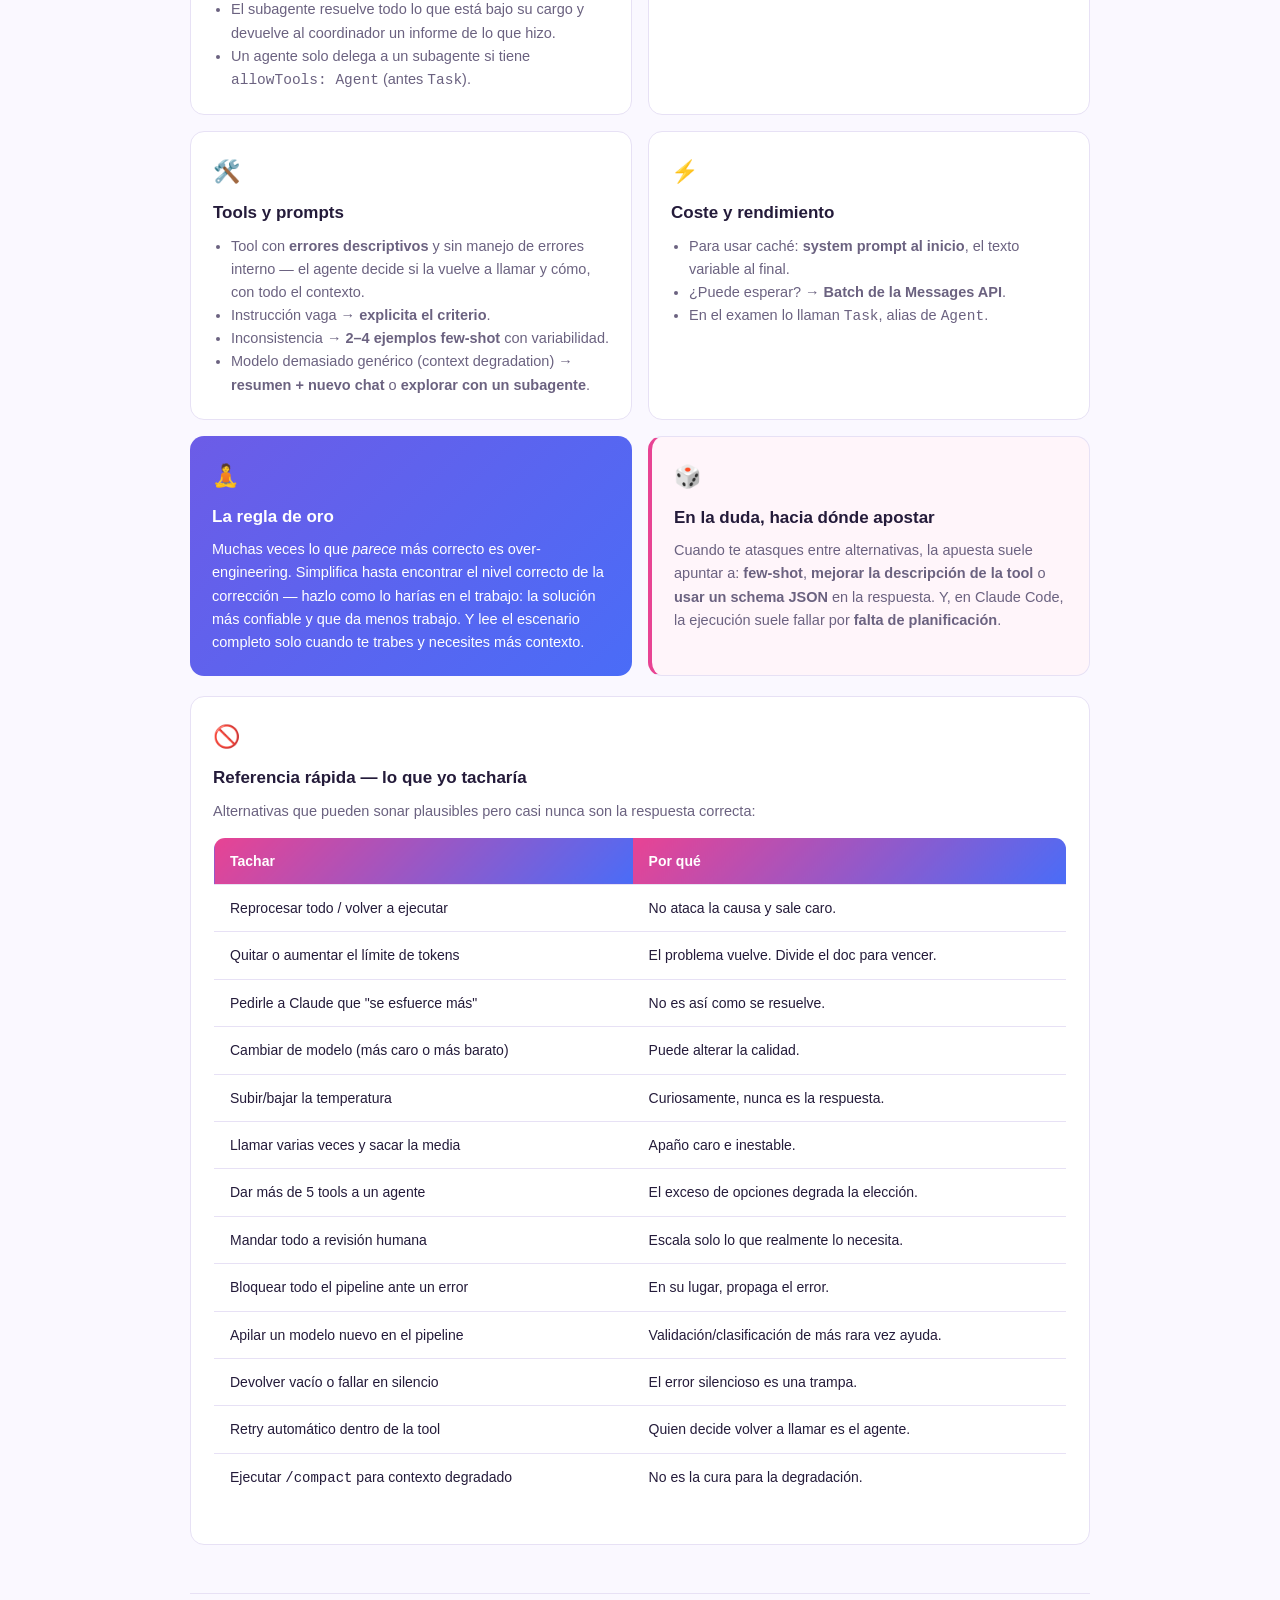
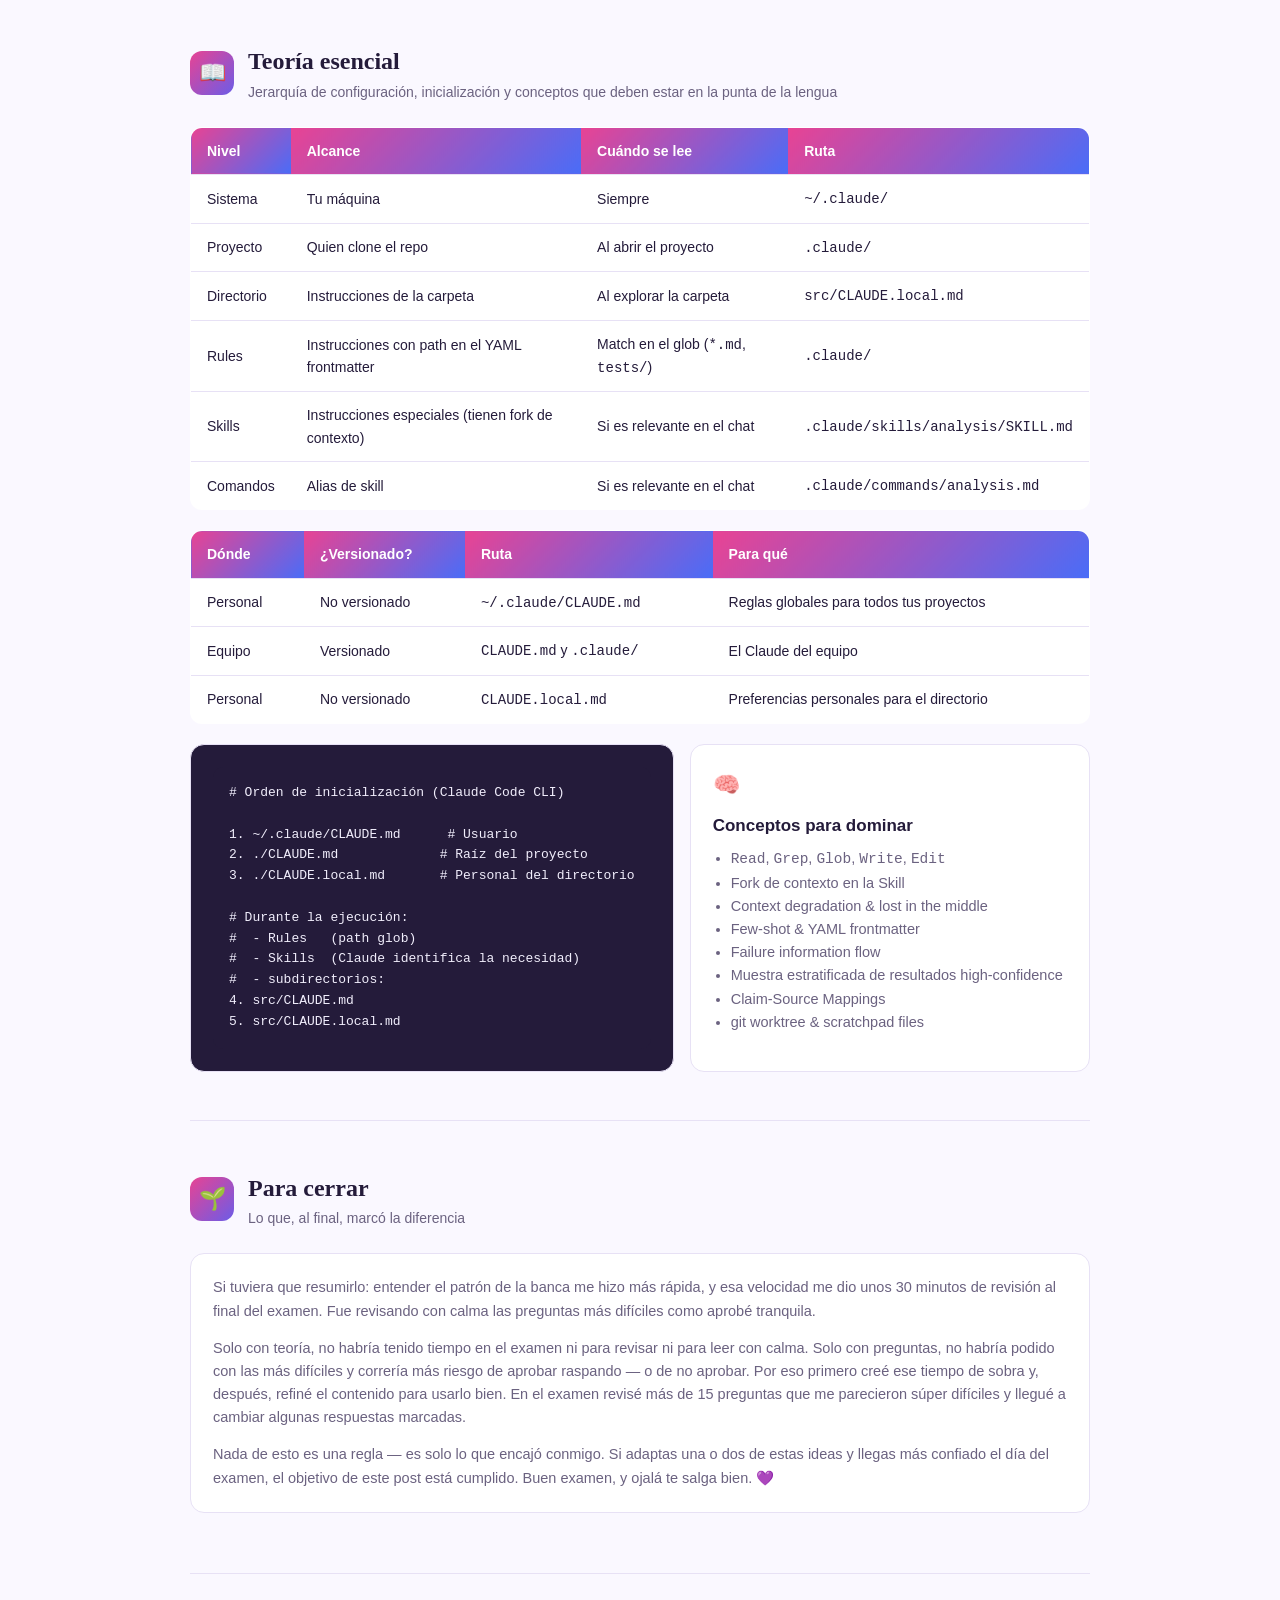
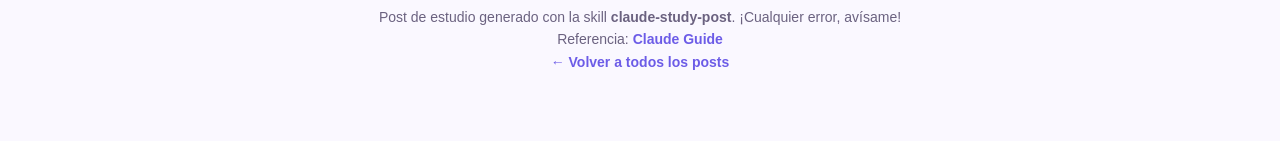
==== commit 47b8f364: "add referencia" ====
--- a/docs/posts/2026-07-21-como-passei-architect-foundations-es.html
+++ b/docs/posts/2026-07-21-como-passei-architect-foundations-es.html
@@ -410,6 +410,7 @@
 
   <div class="footer">
     <p>Post de estudio generado con la skill <strong>claude-study-post</strong>. ¡Cualquier error, avísame!</p>
+    <p>Referencia: <a href="https://hong-chu.github.io/llm-wiki-starter/" target="_blank" rel="noopener noreferrer">Claude Guide</a></p>
     <p><a href="../index.html">← Volver a todos los posts</a></p>
   </div>
 
